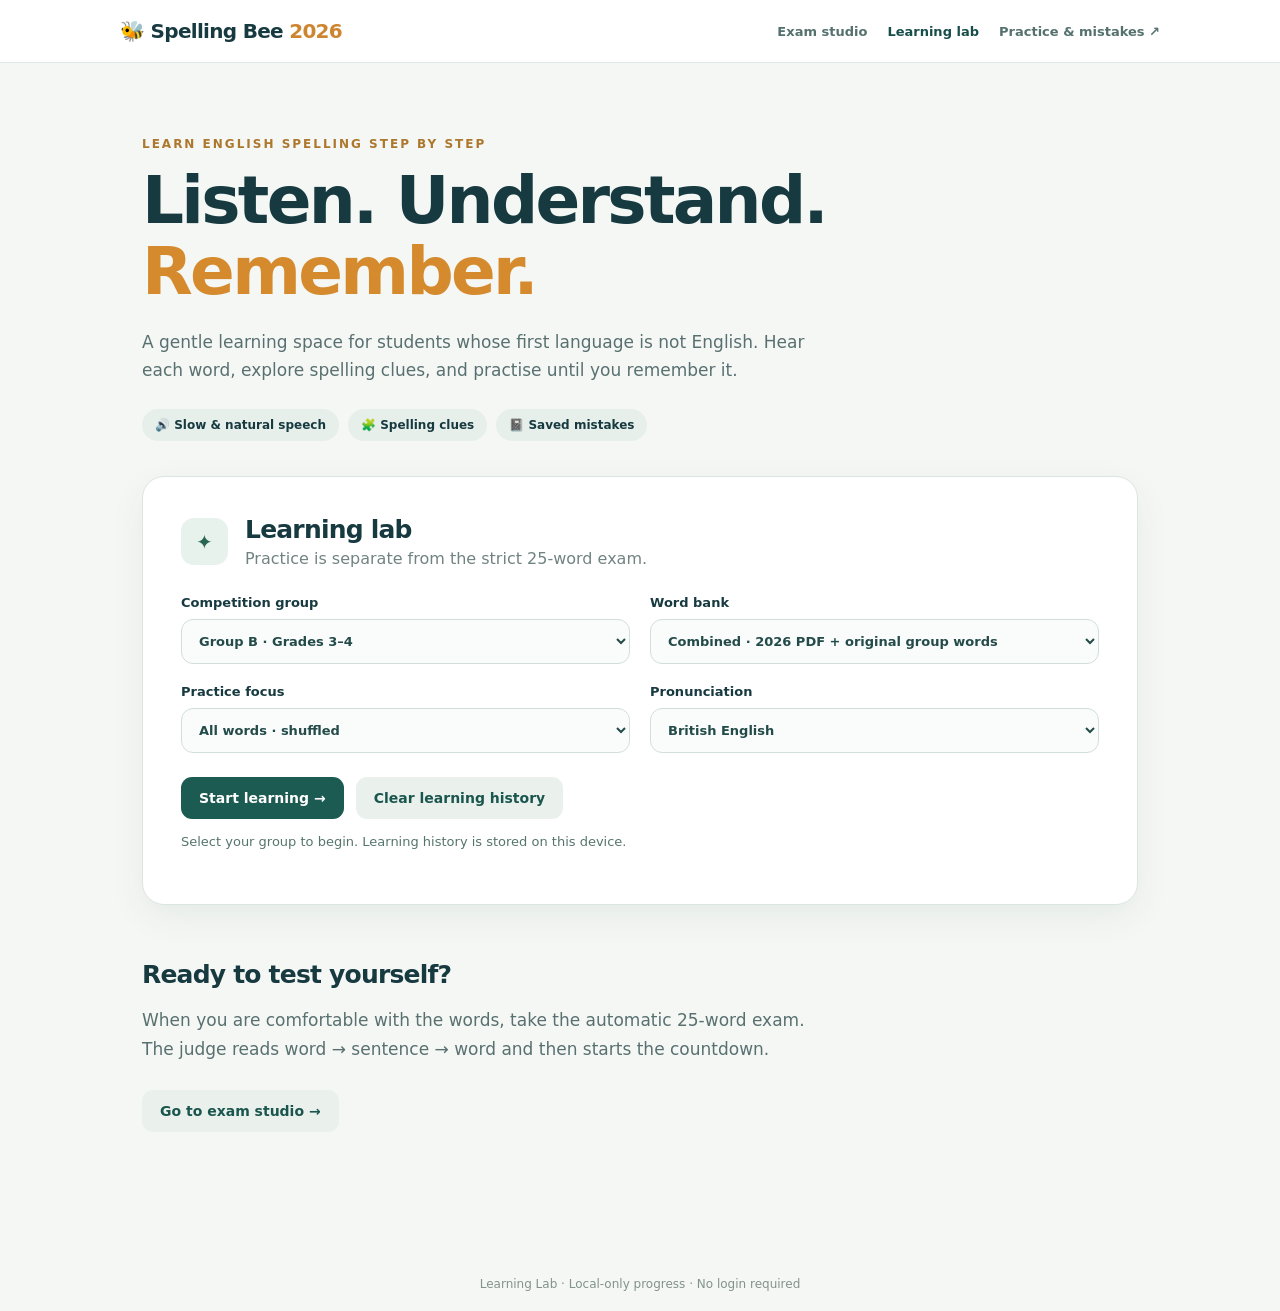
==== learning.html @ c8df6727 "Add files via upload" ====
<!doctype html><html lang="en"><head><meta charset="utf-8"><meta name="viewport" content="width=device-width,initial-scale=1"><meta name="theme-color" content="#123b42"><title>Spelling Bee 2026 · Learning Lab</title><link rel="stylesheet" href="css/style.css"></head><body>
<header class="top"><a class="brand" href="index.html">🐝 <span>Spelling Bee <b>2026</b></span></a><nav><a href="index.html">Exam studio</a><a class="current" href="learning.html">Learning lab</a><a href="practice.html">Practice & mistakes ↗</a></nav></header>
<main class="shell"><section class="hero"><div class="eyebrow">LEARN ENGLISH SPELLING STEP BY STEP</div><h1>Listen. Understand. <em>Remember.</em></h1><p>A gentle learning space for students whose first language is not English. Hear each word, explore spelling clues, and practise until you remember it.</p><div class="pills"><span>🔊 Slow & natural speech</span><span>🧩 Spelling clues</span><span>📓 Saved mistakes</span></div></section>
<section class="card" id="learningCard"><div class="section-title"><span class="step">✦</span><div><h2>Learning lab</h2><p>Practice is separate from the strict 25-word exam.</p></div></div><div class="fields"><label>Competition group<select id="learnGroup"><option value="B">Group B · Grades 3–4</option><option value="C">Group C · Grades 5–6</option></select></label><label>Word bank<select id="learnSource"><option value="combined">Combined · 2026 PDF + original group words</option><option value="2026">2026 PDF words only</option></select></label><label>Practice focus<select id="learnFocus"><option value="all">All words · shuffled</option><option value="mistakes">My missed words</option><option value="due">Words due for review</option></select></label><label>Pronunciation<select id="learnAccent"><option value="en-GB">British English</option><option value="en-US">American English</option></select></label></div><div class="actions"><button class="primary" id="loadWords">Start learning →</button><button class="secondary" id="resetHistory">Clear learning history</button></div><p class="helper" id="learnStatus" role="status">Select your group to begin. Learning history is stored on this device.</p>
<div id="lesson" hidden><div class="bar"><div id="lessonProgress"></div></div><div class="lesson-meta"><strong id="lessonCount"></strong><span id="lessonOrigin"></span></div><div class="lesson-word" id="lessonWord">••••••••</div><p class="lesson-sentence" id="lessonSentence"></p><div class="actions center"><button class="secondary" id="listenSlow">🔊 Slow word</button><button class="secondary" id="listenNormal">🔊 Natural word</button><button class="secondary" id="listenSequence">🔊 Word → sentence → word</button></div><div class="clue" id="lessonClue" hidden></div><div class="actions center"><button class="secondary" id="showClue">Show spelling clue</button><button class="secondary" id="revealWord">Reveal word</button></div><div class="learn-answer"><label for="learnAnswer">Now spell it from memory</label><input id="learnAnswer" autocomplete="off" autocorrect="off" autocapitalize="off" spellcheck="false" placeholder="Type the word you heard"><div class="actions"><button class="primary" id="checkAnswer">Check spelling</button><button class="secondary" id="nextWord">Next word →</button></div><p id="answerFeedback" class="helper" aria-live="polite"></p></div><p class="fine">Tip: Listen first, try from memory, then reveal. Learning mode shows answers and hints; exam mode does not.</p></div></section>
<section class="more"><h2>Ready to test yourself?</h2><p>When you are comfortable with the words, take the automatic 25-word exam. The judge reads word → sentence → word and then starts the countdown.</p><a class="secondary" href="index.html">Go to exam studio →</a></section></main><footer>Learning Lab · Local-only progress · No login required</footer><script src="js/learning.js" defer></script></body></html>
---- css/style.css ----
:root{font-family:Inter,ui-sans-serif,system-ui,-apple-system,Segoe UI,sans-serif;color:#173a40;background:#f5f7f4;font-synthesis:none}*{box-sizing:border-box}body{margin:0}button,select,input{font:inherit}button{cursor:pointer}button:disabled{opacity:.5;cursor:not-allowed}a{color:inherit;text-decoration:none}[hidden]{display:none!important}.top{display:flex;justify-content:space-between;align-items:center;padding:19px max(22px,calc((100vw - 1040px)/2));background:#fff;border-bottom:1px solid #e0e8e5;gap:16px}.brand{font-size:20px;font-weight:800;letter-spacing:-.7px}.brand b{color:#ce8530}.top nav{display:flex;gap:20px;font-size:13px;font-weight:700}.top nav a{color:#54716e}.top nav .current{color:#174e4a}.shell{max-width:1040px;margin:auto;padding:32px 22px 70px}.hero{padding:42px 0 35px;max-width:760px}.eyebrow{font-size:12px;font-weight:900;letter-spacing:2px;color:#ad772d}.hero h1{font-size:clamp(36px,5.4vw,66px);letter-spacing:-2.7px;line-height:1.08;margin:14px 0 20px}.hero h1 em{font-style:normal;color:#d58b2d}.hero p,.more p{font-size:17px;line-height:1.7;color:#597071;max-width:680px}.pills{display:flex;flex-wrap:wrap;gap:9px;margin-top:24px}.pills span{padding:9px 13px;background:#e7efeb;border-radius:99px;font-size:12px;font-weight:750}.card{background:white;border:1px solid #dce6e1;border-radius:22px;box-shadow:0 12px 35px #133b3710;padding:clamp(20px,4vw,38px)}.section-title{display:flex;gap:17px;align-items:center;margin-bottom:27px}.step{width:47px;height:47px;display:grid;place-items:center;background:#e8f2ec;border-radius:13px;font-weight:900;font-size:20px;color:#286553}.section-title h2,.more h2{margin:0;font-size:25px;letter-spacing:-.8px}.section-title p{margin:5px 0 0;color:#718381}.fields{display:grid;grid-template-columns:repeat(2,minmax(0,1fr));gap:20px}.fields label,#typingArea label{font-size:13px;font-weight:800;display:flex;flex-direction:column;gap:9px}select,input{width:100%;border:1px solid #d2dfd9;border-radius:12px;padding:13px;background:#fafcfb;color:#234b49;min-width:0}select:focus,input:focus{outline:3px solid #cce8d9}.actions{display:flex;gap:12px;flex-wrap:wrap;margin-top:24px;align-items:center}button,.secondary{border:0;border-radius:11px;padding:13px 18px;font-weight:800;font-size:14px}.primary{background:#1c5b51;color:#fff}.primary:hover{background:#10473f}.secondary{display:inline-block;background:#eaf1ed;color:#1b564e}.danger{background:#fbece9;color:#9b4037}.helper{font-size:13px;color:#55756c;line-height:1.6}.fine{font-size:12px;line-height:1.6;color:#82918d}.exam{text-align:center}.exam-top{display:flex;justify-content:space-between;align-items:center;font-size:12px;letter-spacing:1px;font-weight:900;color:#65827a}.bar{height:8px;border-radius:99px;background:#e9f0ec;margin:18px 0 30px;overflow:hidden}.bar div{height:100%;background:#d69438;width:0;transition:width .3s}.speaker{font-size:56px;margin:14px auto}.exam h2{font-size:clamp(26px,4vw,38px);letter-spacing:-1px;margin:14px 0}.exam #detail{color:#6b817d}.clock{font-size:76px;font-weight:900;letter-spacing:-4px;font-variant-numeric:tabular-nums;margin:24px 0;color:#1d5e52}.center{justify-content:center}#typingArea{max-width:480px;margin:0 auto;text-align:left}#typingArea input{font-size:22px;padding:16px}.score{font-size:26px;font-weight:850;margin:16px 0;color:#1d5e52}.review{margin-top:28px}.review table{border-collapse:collapse;width:100%;font-size:14px}.review th,.review td{padding:11px 8px;text-align:left;border-bottom:1px solid #e3ebe7;vertical-align:top}.review th{font-size:12px;color:#687e79}.good{color:#17734b;font-weight:800}.bad{color:#b0493e;font-weight:800}.more{padding:55px 0}.more .secondary{margin-top:9px}footer{text-align:center;font-size:12px;color:#82928c;padding:20px}.review{overflow-x:auto}@media(max-width:620px){.top{padding:16px}.top nav{gap:10px;font-size:11px}.brand{font-size:16px}.fields{grid-template-columns:1fr}.hero{padding-top:20px}.clock{font-size:64px}.actions button,.actions a{flex:1}.review table{font-size:12px}}
@media print{.top,.hero,.setup,.exam,.more,.actions,footer{display:none!important}.shell{padding:0}.card{box-shadow:none;border:0;padding:0}.review{overflow:visible}.review th,.review td{font-size:11px}}
.lesson-meta{display:flex;justify-content:space-between;gap:12px;color:#668078;font-size:13px;margin:10px 0}.lesson-word{text-align:center;font-size:clamp(30px,5vw,50px);font-weight:900;letter-spacing:1px;margin:26px 0 8px;color:#1c5b51;overflow-wrap:anywhere}.lesson-sentence{text-align:center;font-size:17px;line-height:1.6;color:#5a7771}.clue{background:#f6f1e5;border-left:4px solid #c98d37;padding:17px;border-radius:8px;margin-top:24px;line-height:1.6}.learn-answer{max-width:600px;margin:30px auto 0}.learn-answer label{display:block;font-size:14px;font-weight:800;margin-bottom:10px}.learn-answer input{font-size:22px}.learn-answer .actions{margin-top:12px}.top nav{flex-wrap:wrap}
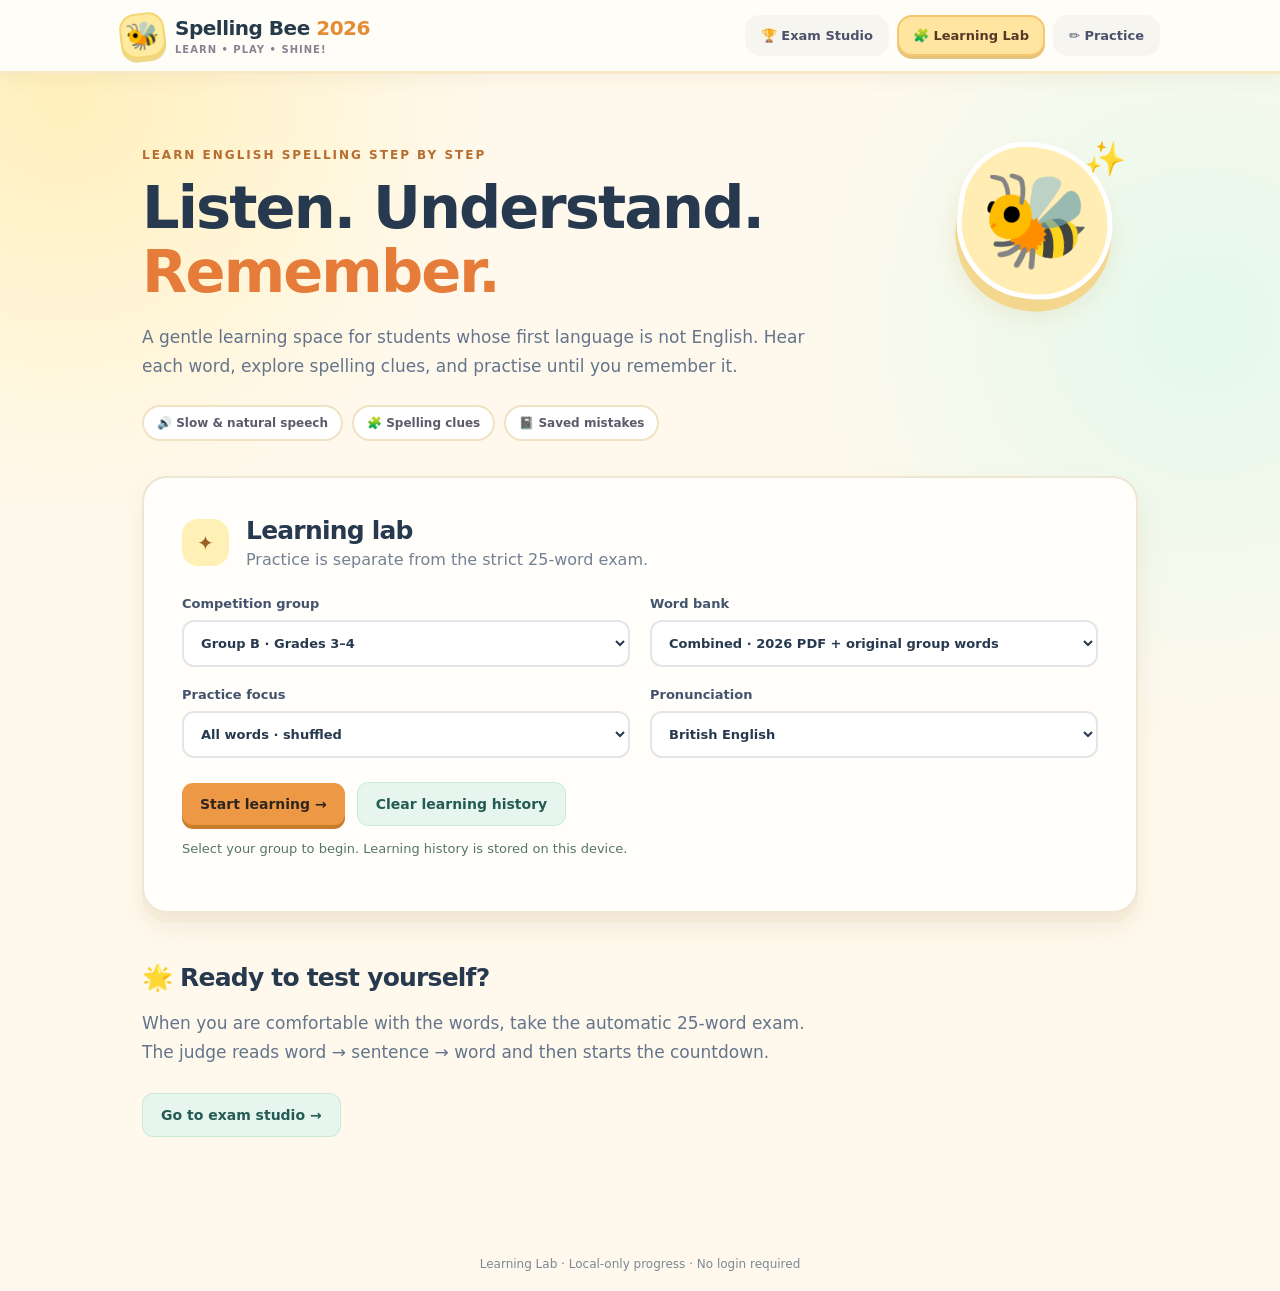
==== commit c86fc6f9: "Add files via upload" ====
--- a/learning.html
+++ b/learning.html
@@ -1,6 +1,6 @@
-<!doctype html><html lang="en"><head><meta charset="utf-8"><meta name="viewport" content="width=device-width,initial-scale=1"><meta name="theme-color" content="#123b42"><title>Spelling Bee 2026 · Learning Lab</title><link rel="stylesheet" href="css/style.css"></head><body>
-<header class="top"><a class="brand" href="index.html">🐝 <span>Spelling Bee <b>2026</b></span></a><nav><a href="index.html">Exam studio</a><a class="current" href="learning.html">Learning lab</a><a href="practice.html">Practice & mistakes ↗</a></nav></header>
-<main class="shell"><section class="hero"><div class="eyebrow">LEARN ENGLISH SPELLING STEP BY STEP</div><h1>Listen. Understand. <em>Remember.</em></h1><p>A gentle learning space for students whose first language is not English. Hear each word, explore spelling clues, and practise until you remember it.</p><div class="pills"><span>🔊 Slow & natural speech</span><span>🧩 Spelling clues</span><span>📓 Saved mistakes</span></div></section>
+<!doctype html><html lang="en"><head><meta charset="utf-8"><meta name="viewport" content="width=device-width,initial-scale=1"><meta name="theme-color" content="#fff4db"><title>Spelling Bee 2026 · Learning Lab</title><link rel="stylesheet" href="css/style.css"></head><body>
+<header class="top site-nav"><a class="brand" href="index.html"><span class="brand-bee" aria-hidden="true">🐝</span><span>Spelling Bee <b>2026</b><small>Learn • Play • Shine!</small></span></a><nav aria-label="Main navigation"><a href="index.html" data-page="exam">🏆 <span>Exam Studio</span></a><a href="learning.html" data-page="learning" aria-current="page" class="current">🧩 <span>Learning Lab</span></a><a href="practice.html" data-page="practice">✏️ <span>Practice</span></a></nav></header>
+<main class="shell"><section class="hero"><div class="hero-mascot" aria-hidden="true">🐝<span>✨</span></div><div class="eyebrow">LEARN ENGLISH SPELLING STEP BY STEP</div><h1>Listen. Understand. <em>Remember.</em></h1><p>A gentle learning space for students whose first language is not English. Hear each word, explore spelling clues, and practise until you remember it.</p><div class="pills"><span>🔊 Slow & natural speech</span><span>🧩 Spelling clues</span><span>📓 Saved mistakes</span></div></section>
 <section class="card" id="learningCard"><div class="section-title"><span class="step">✦</span><div><h2>Learning lab</h2><p>Practice is separate from the strict 25-word exam.</p></div></div><div class="fields"><label>Competition group<select id="learnGroup"><option value="B">Group B · Grades 3–4</option><option value="C">Group C · Grades 5–6</option></select></label><label>Word bank<select id="learnSource"><option value="combined">Combined · 2026 PDF + original group words</option><option value="2026">2026 PDF words only</option></select></label><label>Practice focus<select id="learnFocus"><option value="all">All words · shuffled</option><option value="mistakes">My missed words</option><option value="due">Words due for review</option></select></label><label>Pronunciation<select id="learnAccent"><option value="en-GB">British English</option><option value="en-US">American English</option></select></label></div><div class="actions"><button class="primary" id="loadWords">Start learning →</button><button class="secondary" id="resetHistory">Clear learning history</button></div><p class="helper" id="learnStatus" role="status">Select your group to begin. Learning history is stored on this device.</p>
 <div id="lesson" hidden><div class="bar"><div id="lessonProgress"></div></div><div class="lesson-meta"><strong id="lessonCount"></strong><span id="lessonOrigin"></span></div><div class="lesson-word" id="lessonWord">••••••••</div><p class="lesson-sentence" id="lessonSentence"></p><div class="actions center"><button class="secondary" id="listenSlow">🔊 Slow word</button><button class="secondary" id="listenNormal">🔊 Natural word</button><button class="secondary" id="listenSequence">🔊 Word → sentence → word</button></div><div class="clue" id="lessonClue" hidden></div><div class="actions center"><button class="secondary" id="showClue">Show spelling clue</button><button class="secondary" id="revealWord">Reveal word</button></div><div class="learn-answer"><label for="learnAnswer">Now spell it from memory</label><input id="learnAnswer" autocomplete="off" autocorrect="off" autocapitalize="off" spellcheck="false" placeholder="Type the word you heard"><div class="actions"><button class="primary" id="checkAnswer">Check spelling</button><button class="secondary" id="nextWord">Next word →</button></div><p id="answerFeedback" class="helper" aria-live="polite"></p></div><p class="fine">Tip: Listen first, try from memory, then reveal. Learning mode shows answers and hints; exam mode does not.</p></div></section>
 <section class="more"><h2>Ready to test yourself?</h2><p>When you are comfortable with the words, take the automatic 25-word exam. The judge reads word → sentence → word and then starts the countdown.</p><a class="secondary" href="index.html">Go to exam studio →</a></section></main><footer>Learning Lab · Local-only progress · No login required</footer><script src="js/learning.js" defer></script></body></html>
--- a/css/style.css
+++ b/css/style.css
@@ -1,3 +1,18 @@
 :root{font-family:Inter,ui-sans-serif,system-ui,-apple-system,Segoe UI,sans-serif;color:#173a40;background:#f5f7f4;font-synthesis:none}*{box-sizing:border-box}body{margin:0}button,select,input{font:inherit}button{cursor:pointer}button:disabled{opacity:.5;cursor:not-allowed}a{color:inherit;text-decoration:none}[hidden]{display:none!important}.top{display:flex;justify-content:space-between;align-items:center;padding:19px max(22px,calc((100vw - 1040px)/2));background:#fff;border-bottom:1px solid #e0e8e5;gap:16px}.brand{font-size:20px;font-weight:800;letter-spacing:-.7px}.brand b{color:#ce8530}.top nav{display:flex;gap:20px;font-size:13px;font-weight:700}.top nav a{color:#54716e}.top nav .current{color:#174e4a}.shell{max-width:1040px;margin:auto;padding:32px 22px 70px}.hero{padding:42px 0 35px;max-width:760px}.eyebrow{font-size:12px;font-weight:900;letter-spacing:2px;color:#ad772d}.hero h1{font-size:clamp(36px,5.4vw,66px);letter-spacing:-2.7px;line-height:1.08;margin:14px 0 20px}.hero h1 em{font-style:normal;color:#d58b2d}.hero p,.more p{font-size:17px;line-height:1.7;color:#597071;max-width:680px}.pills{display:flex;flex-wrap:wrap;gap:9px;margin-top:24px}.pills span{padding:9px 13px;background:#e7efeb;border-radius:99px;font-size:12px;font-weight:750}.card{background:white;border:1px solid #dce6e1;border-radius:22px;box-shadow:0 12px 35px #133b3710;padding:clamp(20px,4vw,38px)}.section-title{display:flex;gap:17px;align-items:center;margin-bottom:27px}.step{width:47px;height:47px;display:grid;place-items:center;background:#e8f2ec;border-radius:13px;font-weight:900;font-size:20px;color:#286553}.section-title h2,.more h2{margin:0;font-size:25px;letter-spacing:-.8px}.section-title p{margin:5px 0 0;color:#718381}.fields{display:grid;grid-template-columns:repeat(2,minmax(0,1fr));gap:20px}.fields label,#typingArea label{font-size:13px;font-weight:800;display:flex;flex-direction:column;gap:9px}select,input{width:100%;border:1px solid #d2dfd9;border-radius:12px;padding:13px;background:#fafcfb;color:#234b49;min-width:0}select:focus,input:focus{outline:3px solid #cce8d9}.actions{display:flex;gap:12px;flex-wrap:wrap;margin-top:24px;align-items:center}button,.secondary{border:0;border-radius:11px;padding:13px 18px;font-weight:800;font-size:14px}.primary{background:#1c5b51;color:#fff}.primary:hover{background:#10473f}.secondary{display:inline-block;background:#eaf1ed;color:#1b564e}.danger{background:#fbece9;color:#9b4037}.helper{font-size:13px;color:#55756c;line-height:1.6}.fine{font-size:12px;line-height:1.6;color:#82918d}.exam{text-align:center}.exam-top{display:flex;justify-content:space-between;align-items:center;font-size:12px;letter-spacing:1px;font-weight:900;color:#65827a}.bar{height:8px;border-radius:99px;background:#e9f0ec;margin:18px 0 30px;overflow:hidden}.bar div{height:100%;background:#d69438;width:0;transition:width .3s}.speaker{font-size:56px;margin:14px auto}.exam h2{font-size:clamp(26px,4vw,38px);letter-spacing:-1px;margin:14px 0}.exam #detail{color:#6b817d}.clock{font-size:76px;font-weight:900;letter-spacing:-4px;font-variant-numeric:tabular-nums;margin:24px 0;color:#1d5e52}.center{justify-content:center}#typingArea{max-width:480px;margin:0 auto;text-align:left}#typingArea input{font-size:22px;padding:16px}.score{font-size:26px;font-weight:850;margin:16px 0;color:#1d5e52}.review{margin-top:28px}.review table{border-collapse:collapse;width:100%;font-size:14px}.review th,.review td{padding:11px 8px;text-align:left;border-bottom:1px solid #e3ebe7;vertical-align:top}.review th{font-size:12px;color:#687e79}.good{color:#17734b;font-weight:800}.bad{color:#b0493e;font-weight:800}.more{padding:55px 0}.more .secondary{margin-top:9px}footer{text-align:center;font-size:12px;color:#82928c;padding:20px}.review{overflow-x:auto}@media(max-width:620px){.top{padding:16px}.top nav{gap:10px;font-size:11px}.brand{font-size:16px}.fields{grid-template-columns:1fr}.hero{padding-top:20px}.clock{font-size:64px}.actions button,.actions a{flex:1}.review table{font-size:12px}}
 @media print{.top,.hero,.setup,.exam,.more,.actions,footer{display:none!important}.shell{padding:0}.card{box-shadow:none;border:0;padding:0}.review{overflow:visible}.review th,.review td{font-size:11px}}
 .lesson-meta{display:flex;justify-content:space-between;gap:12px;color:#668078;font-size:13px;margin:10px 0}.lesson-word{text-align:center;font-size:clamp(30px,5vw,50px);font-weight:900;letter-spacing:1px;margin:26px 0 8px;color:#1c5b51;overflow-wrap:anywhere}.lesson-sentence{text-align:center;font-size:17px;line-height:1.6;color:#5a7771}.clue{background:#f6f1e5;border-left:4px solid #c98d37;padding:17px;border-radius:8px;margin-top:24px;line-height:1.6}.learn-answer{max-width:600px;margin:30px auto 0}.learn-answer label{display:block;font-size:14px;font-weight:800;margin-bottom:10px}.learn-answer input{font-size:22px}.learn-answer .actions{margin-top:12px}.top nav{flex-wrap:wrap}
+
+/* Shared playful design system — all three pages */
+:root{--ink:#25354b;--muted:#64748b;--yellow:#ffc94e;--orange:#ff9d5c;--mint:#d6f7e7;--purple:#eee7ff;--line:#e8e1d7;--surface:#fffdf8;font-family:ui-rounded,"Trebuchet MS",system-ui,-apple-system,"Segoe UI",sans-serif;color:var(--ink);background:#fff9ed}
+body{background:radial-gradient(circle at 5% 7%,#fff0bb 0,transparent 25%),radial-gradient(circle at 94% 25%,#e4f9ec 0,transparent 27%),#fff9ed;color:var(--ink)}
+.top.site-nav{position:relative;z-index:2;background:#fffdf8;padding:13px max(20px,calc((100vw - 1040px)/2));border-bottom:3px solid #f8e8c5;box-shadow:0 5px 18px #795e2910;display:flex;align-items:center;gap:15px;justify-content:space-between}
+.site-nav .brand{display:flex;align-items:center;gap:10px;color:#263a4a;font-size:20px;line-height:1.1;letter-spacing:-.5px;white-space:nowrap}
+.site-nav .brand b{color:#e58b34}.site-nav .brand small{display:block;font-size:10px;letter-spacing:1px;text-transform:uppercase;color:#8b8191;margin-top:5px}
+.brand-bee{display:grid;place-items:center;width:45px;height:45px;background:#ffeb9f;border:2px solid #f3d66f;border-radius:16px;transform:rotate(-7deg);font-size:27px;box-shadow:0 4px 0 #efd78a}
+.site-nav nav{display:flex;gap:8px;flex-wrap:wrap}.site-nav nav a{color:#4d526b;padding:11px 14px;border-radius:15px;background:#f7f5f0;font-size:13px;font-weight:800;white-space:nowrap;border:2px solid transparent;transition:transform .16s,background .16s}.site-nav nav a:hover{background:#ffebc4;transform:translateY(-2px)}.site-nav nav a.current{background:#ffe5a0;border-color:#f4c86e;color:#543a24;box-shadow:0 3px 0 #e5c37c}
+.shell{max-width:1040px}.hero{position:relative;max-width:none;min-height:265px;padding:42px 215px 35px 0}.hero h1{font-size:clamp(34px,5vw,59px);color:#27394e;letter-spacing:-1.9px}.hero h1 em{color:#e67c39}.hero p,.more p{color:#64748b}.eyebrow{color:#b76c30}.hero-mascot{position:absolute;right:25px;top:37px;width:156px;height:156px;display:grid;place-items:center;font-size:91px;background:#ffedb4;border:5px solid #fff;border-radius:45% 55% 49% 51%;box-shadow:0 12px 0 #f4d78e,0 17px 24px #bd8d3a23;transform:rotate(7deg)}.hero-mascot span{position:absolute;font-size:33px;right:-10px;top:-18px}.pills span{background:#fff;border:2px solid #f2e2c4;color:#60586b;font-weight:800}.card,.panel{background:#fffefb;border:2px solid #efe5d3;border-radius:25px;box-shadow:0 9px 0 #efe3ca70,0 16px 30px #8d70441a}.step{background:#fff0b6;color:#986324;border-radius:16px}.section-title h2,.more h2{color:#27394e}.section-title p{color:#748093}.fields label{color:#43536c}select,input{background:#fff;border:2px solid #e5e5e7;color:#27394e}select:focus,input:focus{outline:3px solid #fbd68b;border-color:#edb956}.primary{background:#ed9845;color:#30251d;box-shadow:0 4px 0 #c87d2c}.primary:hover{background:#ffc158}.secondary{background:#e6f5ee;color:#245b53;border:1px solid #cae9d9}.secondary:hover{background:#d2efe2}.danger{background:#ffebeb;color:#a43f4b}.bar{background:#f2e9d8}.bar div{background:linear-gradient(90deg,#ffc84f,#fa9256)}.clock{color:#d8773a}.speaker{width:100px;height:100px;display:grid;place-items:center;background:#fff0bc;border-radius:50%;font-size:53px}.lesson-word{color:#d37d39}.clue{background:#fff6d9;border-left-color:#f0ac42}.more{padding:50px 0 30px}.more h2:before{content:'🌟 ';}footer{color:#7e8796}
+:focus-visible{outline:3px solid #e69b37!important;outline-offset:3px}button,.secondary{transition:transform .16s,background .16s}button:not(:disabled):hover{transform:translateY(-1px)}
+@media(max-width:760px){.top.site-nav{flex-direction:column;align-items:stretch;padding:12px 14px}.site-nav .brand{justify-content:center}.site-nav nav{justify-content:center}.site-nav nav a{flex:1;text-align:center;padding:10px 7px;font-size:12px}.hero{padding:25px 0 27px;min-height:0}.hero-mascot{position:relative;right:auto;top:auto;width:94px;height:94px;font-size:55px;margin:0 0 15px 10px;box-shadow:0 6px 0 #f4d78e}.hero-mascot span{font-size:20px}.hero h1{letter-spacing:-1.2px}.card{padding:20px}.shell{padding:18px 16px 40px}}
+@media(max-width:360px){.site-nav nav a{font-size:11px;padding:9px 3px}.site-nav .brand{font-size:17px}}
+@media(prefers-reduced-motion:reduce){*,*:before,*:after{transition:none!important;animation:none!important}}
+@media print{.site-nav,.hero-mascot{display:none!important}.card{box-shadow:none}}
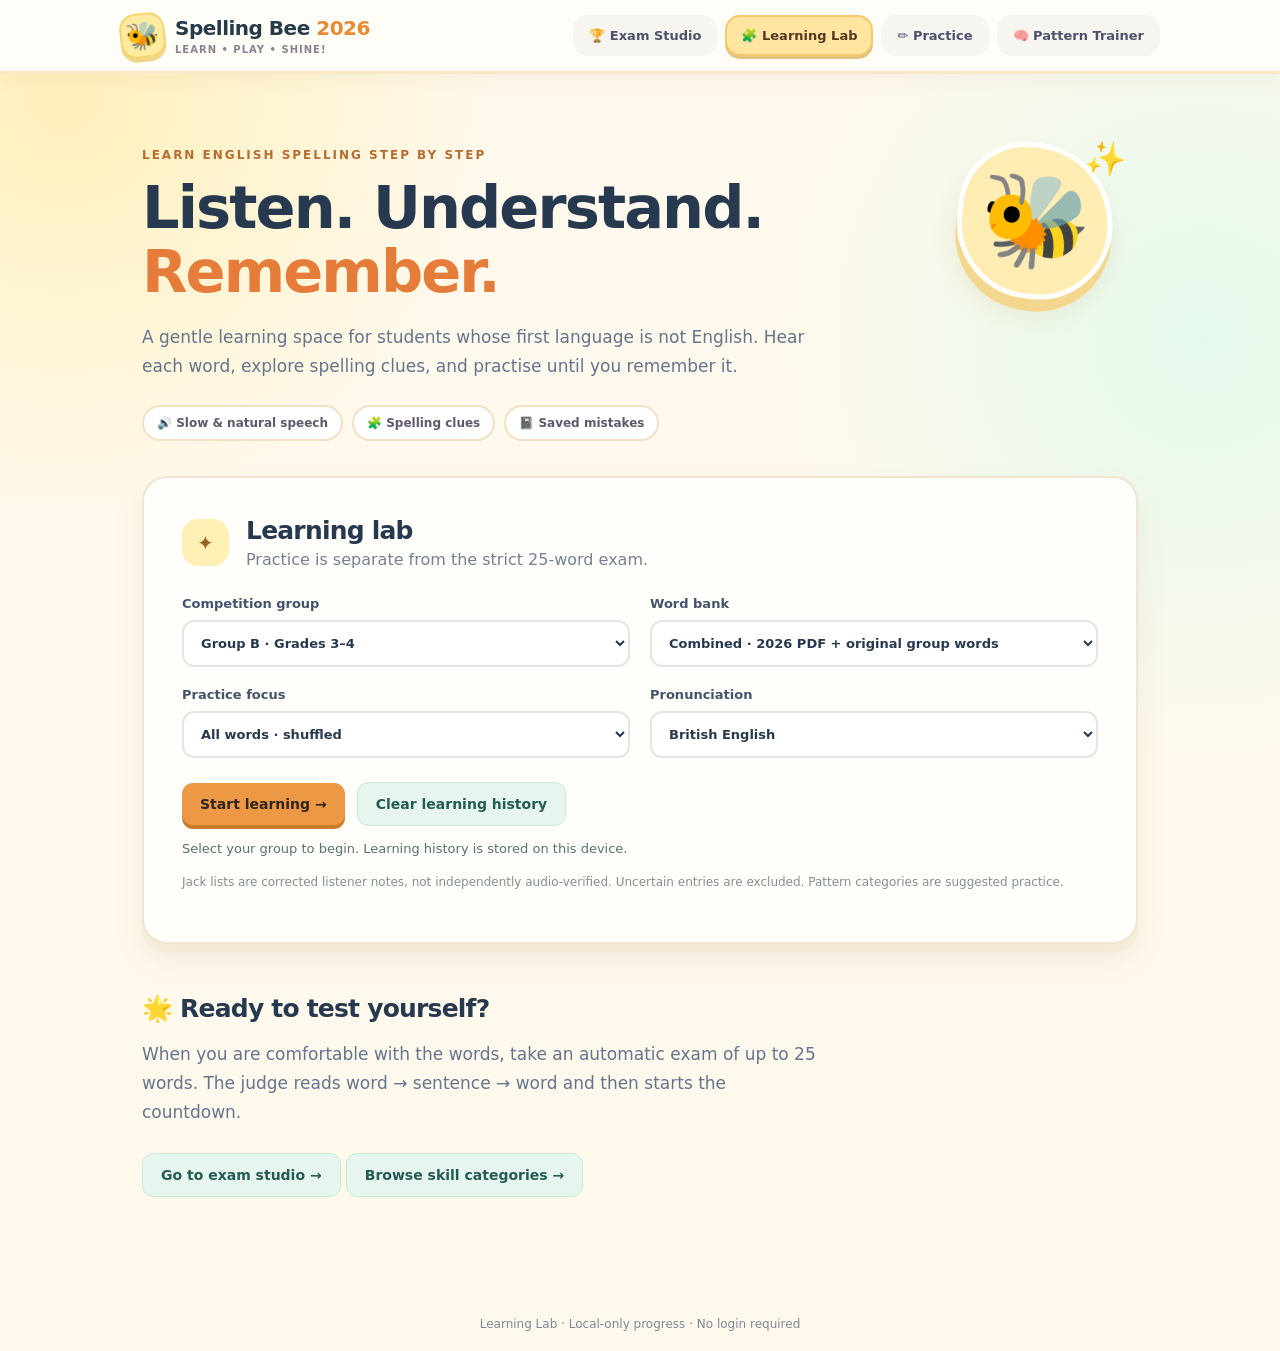
==== commit 2fc23a56: "Add files via upload" ====
--- a/learning.html
+++ b/learning.html
@@ -1,6 +1,6 @@
 <!doctype html><html lang="en"><head><meta charset="utf-8"><meta name="viewport" content="width=device-width,initial-scale=1"><meta name="theme-color" content="#fff4db"><title>Spelling Bee 2026 · Learning Lab</title><link rel="stylesheet" href="css/style.css"></head><body>
-<header class="top site-nav"><a class="brand" href="index.html"><span class="brand-bee" aria-hidden="true">🐝</span><span>Spelling Bee <b>2026</b><small>Learn • Play • Shine!</small></span></a><nav aria-label="Main navigation"><a href="index.html" data-page="exam">🏆 <span>Exam Studio</span></a><a href="learning.html" data-page="learning" aria-current="page" class="current">🧩 <span>Learning Lab</span></a><a href="practice.html" data-page="practice">✏️ <span>Practice</span></a></nav></header>
+<header class="top site-nav"><a class="brand" href="index.html"><span class="brand-bee" aria-hidden="true">🐝</span><span>Spelling Bee <b>2026</b><small>Learn • Play • Shine!</small></span></a><nav aria-label="Main navigation"><a href="index.html" data-page="exam">🏆 <span>Exam Studio</span></a><a href="learning.html" data-page="learning" aria-current="page" class="current">🧩 <span>Learning Lab</span></a><a href="practice.html" data-page="practice">✏️ <span>Practice</span></a><a href="patterns.html" data-page="patterns">🧠 <span>Pattern Trainer</span></a></nav></header>
 <main class="shell"><section class="hero"><div class="hero-mascot" aria-hidden="true">🐝<span>✨</span></div><div class="eyebrow">LEARN ENGLISH SPELLING STEP BY STEP</div><h1>Listen. Understand. <em>Remember.</em></h1><p>A gentle learning space for students whose first language is not English. Hear each word, explore spelling clues, and practise until you remember it.</p><div class="pills"><span>🔊 Slow & natural speech</span><span>🧩 Spelling clues</span><span>📓 Saved mistakes</span></div></section>
-<section class="card" id="learningCard"><div class="section-title"><span class="step">✦</span><div><h2>Learning lab</h2><p>Practice is separate from the strict 25-word exam.</p></div></div><div class="fields"><label>Competition group<select id="learnGroup"><option value="B">Group B · Grades 3–4</option><option value="C">Group C · Grades 5–6</option></select></label><label>Word bank<select id="learnSource"><option value="combined">Combined · 2026 PDF + original group words</option><option value="2026">2026 PDF words only</option></select></label><label>Practice focus<select id="learnFocus"><option value="all">All words · shuffled</option><option value="mistakes">My missed words</option><option value="due">Words due for review</option></select></label><label>Pronunciation<select id="learnAccent"><option value="en-GB">British English</option><option value="en-US">American English</option></select></label></div><div class="actions"><button class="primary" id="loadWords">Start learning →</button><button class="secondary" id="resetHistory">Clear learning history</button></div><p class="helper" id="learnStatus" role="status">Select your group to begin. Learning history is stored on this device.</p>
+<section class="card" id="learningCard"><div class="section-title"><span class="step">✦</span><div><h2>Learning lab</h2><p>Practice is separate from the strict 25-word exam.</p></div></div><div class="fields"><label>Competition group<select id="learnGroup"><option value="B">Group B · Grades 3–4</option><option value="C">Group C · Grades 5–6</option></select></label><label>Word bank<select id="learnSource"><option value="combined">Combined · 2026 PDF + original group words</option><option value="2026">2026 PDF words only</option><option value="jack1">Jack 1 · 22 likely words</option><option value="jack2">Jack 2 · 22 likely words</option><option value="jackCombined">Jack 1 + Jack 2 · 44 likely words</option><option value="patterns">Pattern training · choose category</option></select></label><label id="learnCategoryField" hidden>Spelling pattern<select id="learnCategory"></select></label><label>Practice focus<select id="learnFocus"><option value="all">All words · shuffled</option><option value="mistakes">My missed words</option><option value="due">Words due for review</option></select></label><label>Pronunciation<select id="learnAccent"><option value="en-GB">British English</option><option value="en-US">American English</option></select></label></div><div class="actions"><button class="primary" id="loadWords">Start learning →</button><button class="secondary" id="resetHistory">Clear learning history</button></div><p class="helper" id="learnStatus" role="status">Select your group to begin. Learning history is stored on this device.</p><p class="fine">Jack lists are corrected listener notes, not independently audio-verified. Uncertain entries are excluded. Pattern categories are suggested practice.</p>
 <div id="lesson" hidden><div class="bar"><div id="lessonProgress"></div></div><div class="lesson-meta"><strong id="lessonCount"></strong><span id="lessonOrigin"></span></div><div class="lesson-word" id="lessonWord">••••••••</div><p class="lesson-sentence" id="lessonSentence"></p><div class="actions center"><button class="secondary" id="listenSlow">🔊 Slow word</button><button class="secondary" id="listenNormal">🔊 Natural word</button><button class="secondary" id="listenSequence">🔊 Word → sentence → word</button></div><div class="clue" id="lessonClue" hidden></div><div class="actions center"><button class="secondary" id="showClue">Show spelling clue</button><button class="secondary" id="revealWord">Reveal word</button></div><div class="learn-answer"><label for="learnAnswer">Now spell it from memory</label><input id="learnAnswer" autocomplete="off" autocorrect="off" autocapitalize="off" spellcheck="false" placeholder="Type the word you heard"><div class="actions"><button class="primary" id="checkAnswer">Check spelling</button><button class="secondary" id="nextWord">Next word →</button></div><p id="answerFeedback" class="helper" aria-live="polite"></p></div><p class="fine">Tip: Listen first, try from memory, then reveal. Learning mode shows answers and hints; exam mode does not.</p></div></section>
-<section class="more"><h2>Ready to test yourself?</h2><p>When you are comfortable with the words, take the automatic 25-word exam. The judge reads word → sentence → word and then starts the countdown.</p><a class="secondary" href="index.html">Go to exam studio →</a></section></main><footer>Learning Lab · Local-only progress · No login required</footer><script src="js/learning.js" defer></script></body></html>
+<section class="more"><h2>Ready to test yourself?</h2><p>When you are comfortable with the words, take an automatic exam of up to 25 words. The judge reads word → sentence → word and then starts the countdown.</p><a class="secondary" href="index.html">Go to exam studio →</a> <a class="secondary" href="patterns.html">Browse skill categories →</a></section></main><footer>Learning Lab · Local-only progress · No login required</footer><script src="js/learning.js" defer></script></body></html>
--- a/css/style.css
+++ b/css/style.css
@@ -16,3 +16,25 @@
 @media(max-width:360px){.site-nav nav a{font-size:11px;padding:9px 3px}.site-nav .brand{font-size:17px}}
 @media(prefers-reduced-motion:reduce){*,*:before,*:after{transition:none!important;animation:none!important}}
 @media print{.site-nav,.hero-mascot{display:none!important}.card{box-shadow:none}}
+/* Pattern Trainer */
+.notice-note{margin-top:-7px;margin-bottom:24px;background:#fff8e7;padding:14px 17px;border-radius:13px;border-left:4px solid #e7ad4e;color:#695b45}
+.category-grid{display:grid;grid-template-columns:repeat(2,minmax(0,1fr));gap:18px}
+.category-card,.jack-card{padding:23px;border:2px solid #e9e4db;background:#fffdfa;border-radius:20px;min-width:0}
+.category-card:nth-child(3n + 1){background:#fff9e7}
+.category-card:nth-child(3n + 2){background:#f2fbf6}
+.category-card:nth-child(3n){background:#f8f5ff}
+.category-card h3,.jack-card h3{font-size:21px;line-height:1.2;margin:10px 0;color:#2c3a4d;letter-spacing:-.3px}
+.category-card p{font-size:14px;line-height:1.55;color:#667589;min-height:42px}
+.category-count{font-size:11px;letter-spacing:1.3px;font-weight:900;color:#bb7436}
+.category-evidence{font-size:13px;line-height:1.65;color:#465d69;padding:13px;border-radius:11px;background:#fffdfbb5;border:1px solid #e9e0cf}
+.category-card .actions,.jack-card .actions{gap:7px;margin-top:17px}
+.category-card .secondary,.jack-card .secondary{padding:10px 12px;font-size:12px;border-radius:10px}
+.word-preview{font-size:14px;margin-top:18px;color:#465d69}
+.word-preview summary{cursor:pointer;font-weight:800}
+.word-cloud{display:flex;flex-wrap:wrap;gap:7px;padding:14px 0 0}
+.word-chip{display:inline-block;padding:7px 9px;background:white;border:1px solid #e0e2e5;border-radius:9px;font-size:12px;font-weight:700}
+.stack-card{margin-top:25px}
+.jack-list-grid{display:grid;grid-template-columns:repeat(2,minmax(0,1fr));gap:18px}
+.jack-words{columns:2;column-gap:28px;padding-left:25px;font-size:14px;line-height:2.1;color:#385066}
+.jack-words li{break-inside:avoid;padding-left:4px}
+@media(max-width:770px){.category-grid,.jack-list-grid{grid-template-columns:1fr}.category-card p{min-height:0}}
